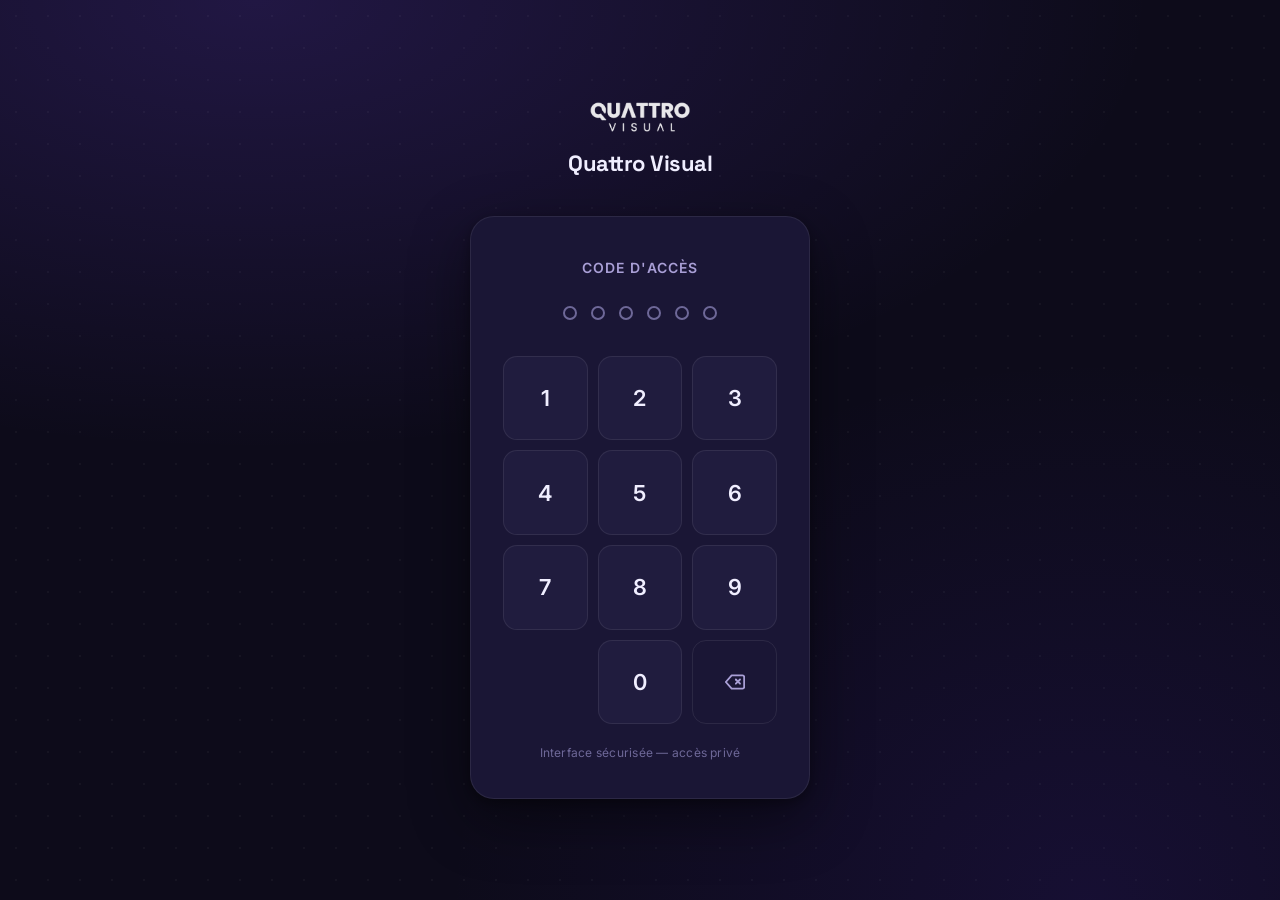
==== admin.html @ 16266924 "Add dedicated admin page with PIN login + update index with conversion improvements - Create admin.h" ====
<!DOCTYPE html>
<html lang="fr">
<head>
<meta charset="UTF-8">
<meta name="viewport" content="width=device-width, initial-scale=1.0, maximum-scale=1.0, user-scalable=no">
<title>Quattro Visual — Admin</title>
<meta name="robots" content="noindex, nofollow">
<link rel="preconnect" href="https://fonts.googleapis.com">
<link rel="preconnect" href="https://fonts.gstatic.com" crossorigin>
<link rel="stylesheet" href="https://fonts.googleapis.com/css2?family=Inter:wght@400;500;600;700;800;900&family=Space+Grotesk:wght@500;700&display=swap">
<style>
:root {
  --bg: #0d0b1a;
  --bg-2: #13102b;
  --bg-card: #1a1635;
  --bg-card-2: #201c3e;
  --border: rgba(255,255,255,0.08);
  --border-strong: rgba(160,107,255,0.25);
  --ink: #f0eeff;
  --ink-2: #a99fd6;
  --ink-3: #6e6898;
  --accent: #7c4dff;
  --accent-2: #b07aff;
  --accent-dark: #5c2ee0;
  --accent-soft: rgba(124,77,255,0.12);
  --green: #22d77c;
  --green-soft: rgba(34,215,124,0.14);
  --red: #ff4f6a;
  --red-soft: rgba(255,79,106,0.12);
  --gold: #f5c842;
  --gold-soft: rgba(245,200,66,0.12);
  --shadow-card: 0 20px 60px rgba(0,0,0,0.45), 0 4px 12px rgba(0,0,0,0.3);
  --shadow-glow: 0 0 60px rgba(124,77,255,0.25);
  --radius: 16px;
  --radius-lg: 24px;
}

* { box-sizing: border-box; margin: 0; padding: 0; }
html { -webkit-text-size-adjust: 100%; }
body {
  background: var(--bg);
  color: var(--ink);
  font-family: 'Inter', system-ui, sans-serif;
  font-size: 16px;
  line-height: 1.5;
  -webkit-font-smoothing: antialiased;
  min-height: 100dvh;
  overflow-x: hidden;
  position: relative;
}

/* ===== BACKGROUND ===== */
.admin-bg {
  position: fixed; inset: 0; z-index: 0; pointer-events: none;
  background:
    radial-gradient(ellipse 70% 50% at 20% 0%, rgba(124,77,255,0.18), transparent),
    radial-gradient(ellipse 50% 60% at 85% 100%, rgba(80,40,200,0.14), transparent),
    var(--bg);
}
.admin-bg::after {
  content: "";
  position: absolute; inset: 0;
  background-image: radial-gradient(rgba(255,255,255,0.035) 1px, transparent 1px);
  background-size: 32px 32px;
}

/* ===== SCREENS ===== */
.screen {
  position: relative; z-index: 1;
  min-height: 100dvh;
  display: flex; flex-direction: column; align-items: center; justify-content: center;
  padding: 32px 20px;
  transition: opacity 0.4s cubic-bezier(.22,1,.36,1), transform 0.4s cubic-bezier(.22,1,.36,1);
}
.screen.hidden {
  opacity: 0; pointer-events: none;
  position: fixed; top: 0; left: 0; right: 0; bottom: 0;
  transform: scale(0.96);
}
.screen.exit-up {
  opacity: 0; transform: translateY(-40px) scale(0.97);
}

/* ===== PIN SCREEN ===== */
.pin-logo {
  margin-bottom: 36px; text-align: center;
}
.pin-logo img {
  height: 32px; filter: brightness(0) invert(1); opacity: 0.9;
}
.pin-logo-text {
  font-family: 'Space Grotesk', sans-serif;
  font-size: 22px; font-weight: 700; letter-spacing: -0.5px;
  color: var(--ink); margin-top: 8px;
}

.pin-card {
  background: var(--bg-card);
  border: 1px solid var(--border);
  border-radius: var(--radius-lg);
  padding: 40px 32px 36px;
  width: 100%; max-width: 340px;
  box-shadow: var(--shadow-card);
  text-align: center;
}

.pin-title {
  font-size: 14px; font-weight: 600; letter-spacing: 0.08em;
  text-transform: uppercase; color: var(--ink-2);
  margin-bottom: 28px;
}

/* Dot indicators */
.pin-dots {
  display: flex; gap: 14px; justify-content: center;
  margin-bottom: 36px;
}
.pin-dot {
  width: 14px; height: 14px;
  border-radius: 50%;
  border: 2px solid var(--ink-3);
  background: transparent;
  transition: transform 0.4s cubic-bezier(.34,1.56,.64,1), background 0.25s, border-color 0.25s, box-shadow 0.25s;
}
.pin-dot.filled {
  background: var(--accent-2);
  border-color: var(--accent-2);
  box-shadow: 0 0 12px rgba(176,122,255,0.6);
  transform: scale(1.2);
}
.pin-dot.error {
  background: var(--red);
  border-color: var(--red);
  box-shadow: 0 0 12px rgba(255,79,106,0.6);
}
.pin-dot.success {
  background: var(--green);
  border-color: var(--green);
  box-shadow: 0 0 16px rgba(34,215,124,0.7);
  transform: scale(1.3);
}

/* Shake animation */
@keyframes pinShake {
  0%,100% { transform: translateX(0); }
  15% { transform: translateX(-10px); }
  30% { transform: translateX(9px); }
  45% { transform: translateX(-7px); }
  60% { transform: translateX(6px); }
  75% { transform: translateX(-4px); }
  88% { transform: translateX(3px); }
}
.pin-dots.shake { animation: pinShake 0.55s cubic-bezier(.22,1,.36,1); }

/* Success pulse */
@keyframes successPulse {
  0% { transform: scale(1); }
  50% { transform: scale(1.08); }
  100% { transform: scale(1); }
}
.pin-card.success { animation: successPulse 0.4s ease-out; }

/* Numpad */
.numpad {
  display: grid;
  grid-template-columns: repeat(3, 1fr);
  gap: 10px;
}
.numpad-key {
  aspect-ratio: 1;
  border: 1px solid var(--border);
  border-radius: 14px;
  background: var(--bg-card-2);
  color: var(--ink);
  font-family: 'Inter', sans-serif;
  font-size: 22px;
  font-weight: 600;
  cursor: pointer;
  transition: background 0.12s, transform 0.1s cubic-bezier(.34,1.56,.64,1), box-shadow 0.12s, border-color 0.15s;
  user-select: none;
  -webkit-tap-highlight-color: transparent;
  display: flex; align-items: center; justify-content: center;
  position: relative; overflow: hidden;
}
.numpad-key:hover {
  background: rgba(124,77,255,0.1);
  border-color: var(--border-strong);
}
.numpad-key:active {
  transform: scale(0.91);
  background: rgba(124,77,255,0.22);
  border-color: var(--accent);
}
.numpad-key.empty { opacity: 0; pointer-events: none; }
.numpad-key.del {
  font-size: 18px; color: var(--ink-2);
  background: transparent;
}
.numpad-key.del:hover { background: var(--red-soft); border-color: var(--red); color: var(--red); }

/* Ripple */
.numpad-key .ripple {
  position: absolute; border-radius: 50%;
  transform: scale(0); background: rgba(124,77,255,0.35);
  animation: rippleAnim 0.5s ease-out forwards;
}
@keyframes rippleAnim {
  to { transform: scale(4); opacity: 0; }
}

.pin-hint {
  margin-top: 20px; font-size: 12px; color: var(--ink-3);
  text-align: center; letter-spacing: 0.02em;
}

/* ===== DASHBOARD SCREEN ===== */
#screen-dashboard {
  justify-content: flex-start;
  padding-top: 0;
}

.dash-header {
  width: 100%; background: rgba(13,11,26,0.85);
  backdrop-filter: blur(20px);
  border-bottom: 1px solid var(--border);
  padding: 16px 28px;
  display: flex; align-items: center; justify-content: space-between;
  position: sticky; top: 0; z-index: 10;
}
.dash-logo {
  display: flex; align-items: center; gap: 10px;
}
.dash-logo img { height: 26px; filter: brightness(0) invert(1); opacity: 0.85; }
.dash-logo-label {
  font-family: 'Space Grotesk', sans-serif;
  font-size: 16px; font-weight: 700; color: var(--ink-2);
}
.dash-logo-badge {
  font-size: 10px; font-weight: 700; letter-spacing: 0.1em;
  text-transform: uppercase;
  background: var(--accent-soft);
  color: var(--accent-2);
  border: 1px solid var(--border-strong);
  border-radius: 6px; padding: 2px 7px;
  margin-left: 4px;
}
.dash-header-actions {
  display: flex; gap: 8px; align-items: center;
}
.dash-btn {
  border: 1px solid var(--border);
  background: transparent;
  color: var(--ink-2);
  font-size: 12px; font-weight: 600;
  padding: 7px 14px; border-radius: 10px;
  cursor: pointer;
  transition: background 0.15s, border-color 0.15s, color 0.15s;
  white-space: nowrap;
}
.dash-btn:hover { background: var(--accent-soft); border-color: var(--border-strong); color: var(--accent-2); }
.dash-btn.danger:hover { background: var(--red-soft); border-color: var(--red); color: var(--red); }
.dash-btn.logout { color: var(--ink-3); }

.dash-body {
  width: 100%; max-width: 1100px;
  margin: 0 auto;
  padding: 36px 24px 60px;
}

/* Stat grid */
.stat-grid {
  display: grid;
  grid-template-columns: repeat(3, 1fr);
  gap: 16px;
  margin-bottom: 36px;
}
@media (max-width: 680px) {
  .stat-grid { grid-template-columns: 1fr; }
  .dash-header { padding: 14px 16px; }
  .dash-body { padding: 24px 16px 60px; }
  .dash-btn span { display: none; }
}

.stat-card {
  background: var(--bg-card);
  border: 1px solid var(--border);
  border-radius: var(--radius);
  padding: 24px 22px 22px;
  position: relative; overflow: hidden;
  transition: transform 0.3s cubic-bezier(.22,1,.36,1), box-shadow 0.3s;
}
.stat-card::before {
  content: "";
  position: absolute; inset: 0;
  background: linear-gradient(135deg, rgba(255,255,255,0.04) 0%, transparent 60%);
  pointer-events: none;
}
.stat-card::after {
  content: "";
  position: absolute; top: 0; left: 0; right: 0; height: 2px;
  border-radius: 2px 2px 0 0;
  background: var(--card-accent, linear-gradient(90deg, var(--accent), var(--accent-2)));
}
.stat-card:hover {
  transform: translateY(-3px);
  box-shadow: 0 20px 50px rgba(0,0,0,0.4), var(--shadow-glow);
}
.stat-card .stat-icon {
  font-size: 28px; margin-bottom: 14px;
  display: inline-flex; align-items: center; justify-content: center;
  width: 52px; height: 52px;
  border-radius: 14px;
  background: var(--icon-bg, var(--accent-soft));
}
.stat-card .stat-label {
  font-size: 11px; font-weight: 700; letter-spacing: 0.1em;
  text-transform: uppercase; color: var(--ink-3); margin-bottom: 6px;
}
.stat-card .stat-value {
  font-family: 'Space Grotesk', sans-serif;
  font-size: 36px; font-weight: 700; letter-spacing: -1px;
  color: var(--ink); line-height: 1;
}
.stat-card .stat-sub {
  font-size: 12px; color: var(--ink-3); margin-top: 6px;
}

/* Places restantes control */
.places-control {
  display: flex; align-items: center; gap: 10px; margin-top: 12px;
}
.places-input {
  width: 70px;
  background: var(--bg-card-2);
  border: 1px solid var(--border);
  border-radius: 10px;
  color: var(--ink);
  font-size: 20px; font-weight: 700; text-align: center;
  padding: 6px 8px;
  outline: none; cursor: text;
}
.places-input:focus { border-color: var(--accent); }
.places-btn {
  width: 34px; height: 34px;
  border-radius: 10px; border: 1px solid var(--border);
  background: var(--bg-card-2); color: var(--ink);
  font-size: 20px; line-height: 1; cursor: pointer;
  display: flex; align-items: center; justify-content: center;
  transition: background 0.15s, border-color 0.15s;
}
.places-btn:hover { background: var(--accent-soft); border-color: var(--border-strong); }
.places-save {
  font-size: 11px; font-weight: 700; padding: 6px 12px;
  background: var(--accent); color: #fff;
  border: none; border-radius: 8px; cursor: pointer;
  transition: background 0.15s;
  margin-left: 4px;
}
.places-save:hover { background: var(--accent-dark); }

/* Lead section */
.leads-section-head {
  display: flex; align-items: center; justify-content: space-between;
  margin-bottom: 16px; flex-wrap: wrap; gap: 10px;
}
.leads-title {
  font-family: 'Space Grotesk', sans-serif;
  font-size: 20px; font-weight: 700;
}
.leads-actions { display: flex; gap: 8px; }
.leads-count-badge {
  display: inline-flex; align-items: center; gap: 6px;
  font-size: 12px; font-weight: 700;
  background: var(--accent-soft); color: var(--accent-2);
  border: 1px solid var(--border-strong);
  border-radius: 100px; padding: 3px 10px;
  margin-left: 10px; vertical-align: middle;
}

/* Lead cards */
.leads-list { display: flex; flex-direction: column; gap: 10px; }
.lead-card {
  background: var(--bg-card);
  border: 1px solid var(--border);
  border-radius: var(--radius);
  padding: 16px 20px;
  display: flex; align-items: center; gap: 16px;
  transition: border-color 0.2s, background 0.2s;
  position: relative; overflow: hidden;
}
.lead-card::before {
  content: "";
  position: absolute; left: 0; top: 0; bottom: 0; width: 3px;
  background: linear-gradient(180deg, var(--accent), var(--accent-2));
  border-radius: 3px;
}
.lead-card:hover { border-color: var(--border-strong); background: var(--bg-card-2); }
.lead-num {
  font-size: 11px; font-weight: 700; color: var(--ink-3);
  min-width: 24px; text-align: right;
}
.lead-avatar {
  width: 38px; height: 38px; border-radius: 12px; flex-shrink: 0;
  background: linear-gradient(135deg, var(--accent-dark), var(--accent-2));
  display: flex; align-items: center; justify-content: center;
  font-weight: 800; font-size: 14px; color: #fff;
}
.lead-info { flex: 1; min-width: 0; }
.lead-name { font-weight: 700; font-size: 15px; }
.lead-phone { font-size: 12px; color: var(--ink-2); margin-top: 1px; }
.lead-metier {
  font-size: 11px; font-weight: 600;
  background: var(--bg-card-2); color: var(--ink-2);
  border: 1px solid var(--border);
  border-radius: 8px; padding: 3px 9px;
  white-space: nowrap;
}
.lead-date { font-size: 11px; color: var(--ink-3); white-space: nowrap; }
.lead-revenue {
  font-weight: 800; font-size: 15px; color: var(--green);
  background: var(--green-soft); border-radius: 10px;
  padding: 4px 11px; white-space: nowrap; flex-shrink: 0;
}

.leads-empty-state {
  text-align: center; padding: 60px 20px;
  color: var(--ink-3);
}
.leads-empty-icon {
  font-size: 48px; margin-bottom: 16px; opacity: 0.4;
}
.leads-empty-txt { font-size: 15px; }

/* Section divider */
.section-divider {
  height: 1px; background: var(--border);
  margin: 32px 0;
}

/* Scrollbar */
::-webkit-scrollbar { width: 6px; }
::-webkit-scrollbar-track { background: transparent; }
::-webkit-scrollbar-thumb { background: rgba(255,255,255,0.1); border-radius: 3px; }

/* Toast */
.toast {
  position: fixed; bottom: 32px; left: 50%; transform: translateX(-50%) translateY(20px);
  background: var(--bg-card-2); border: 1px solid var(--border);
  color: var(--ink); font-size: 13px; font-weight: 600;
  padding: 10px 20px; border-radius: 100px;
  box-shadow: var(--shadow-card);
  opacity: 0; z-index: 1000;
  transition: opacity 0.3s, transform 0.3s cubic-bezier(.34,1.56,.64,1);
  white-space: nowrap; pointer-events: none;
}
.toast.show { opacity: 1; transform: translateX(-50%) translateY(0); }
.toast.green { border-color: var(--green); color: var(--green); }

/* Transition overlay */
.success-overlay {
  position: fixed; inset: 0; z-index: 50;
  background: var(--green);
  opacity: 0; pointer-events: none;
  transition: opacity 0.4s;
}
.success-overlay.flash { opacity: 0.18; }
</style>
</head>
<body>
<div class="admin-bg"></div>

<!-- PIN SCREEN -->
<div class="screen" id="screen-pin">
  <div class="pin-logo">
    <img src="assets/logo-v2-bold.png" alt="Quattro Visual" onerror="this.style.display='none'">
    <div class="pin-logo-text">Quattro Visual</div>
  </div>

  <div class="pin-card" id="pin-card">
    <div class="pin-title">Code d'accès</div>

    <div class="pin-dots" id="pin-dots">
      <div class="pin-dot" id="dot-0"></div>
      <div class="pin-dot" id="dot-1"></div>
      <div class="pin-dot" id="dot-2"></div>
      <div class="pin-dot" id="dot-3"></div>
      <div class="pin-dot" id="dot-4"></div>
      <div class="pin-dot" id="dot-5"></div>
    </div>

    <div class="numpad" id="numpad">
      <button class="numpad-key" data-digit="1">1</button>
      <button class="numpad-key" data-digit="2">2</button>
      <button class="numpad-key" data-digit="3">3</button>
      <button class="numpad-key" data-digit="4">4</button>
      <button class="numpad-key" data-digit="5">5</button>
      <button class="numpad-key" data-digit="6">6</button>
      <button class="numpad-key" data-digit="7">7</button>
      <button class="numpad-key" data-digit="8">8</button>
      <button class="numpad-key" data-digit="9">9</button>
      <button class="numpad-key empty"></button>
      <button class="numpad-key" data-digit="0">0</button>
      <button class="numpad-key del" id="btn-del">
        <svg width="20" height="20" viewBox="0 0 24 24" fill="none" stroke="currentColor" stroke-width="2.2" stroke-linecap="round" stroke-linejoin="round"><path d="M21 4H8l-7 8 7 8h13a2 2 0 0 0 2-2V6a2 2 0 0 0-2-2z"/><line x1="18" y1="9" x2="13" y2="14"/><line x1="13" y1="9" x2="18" y2="14"/></svg>
      </button>
    </div>

    <div class="pin-hint">Interface sécurisée — accès privé</div>
  </div>
</div>

<!-- DASHBOARD SCREEN -->
<div class="screen hidden" id="screen-dashboard">
  <div class="dash-header">
    <div class="dash-logo">
      <img src="assets/logo-v2-bold.png" alt="" onerror="this.style.display='none'">
      <span class="dash-logo-label">Quattro Visual</span>
      <span class="dash-logo-badge">Admin</span>
    </div>
    <div class="dash-header-actions">
      <button class="dash-btn" id="btn-export"><span>Exporter </span>CSV</button>
      <button class="dash-btn danger" id="btn-clear"><span>Vider </span>leads</button>
      <button class="dash-btn logout" id="btn-logout">Déconnexion</button>
    </div>
  </div>

  <div class="dash-body">

    <!-- Stat cards -->
    <div class="stat-grid">

      <!-- Leads -->
      <div class="stat-card" style="--card-accent: linear-gradient(90deg, #7c4dff, #b07aff); --icon-bg: rgba(124,77,255,0.14);">
        <div class="stat-icon">📥</div>
        <div class="stat-label">Clients potentiels</div>
        <div class="stat-value" id="stat-leads">0</div>
        <div class="stat-sub">formulaires reçus</div>
      </div>

      <!-- Revenus potentiels -->
      <div class="stat-card" style="--card-accent: linear-gradient(90deg, #22d77c, #4dffa3); --icon-bg: rgba(34,215,124,0.12);">
        <div class="stat-icon">💸</div>
        <div class="stat-label">Revenus potentiels</div>
        <div class="stat-value" id="stat-revenue">0€</div>
        <div class="stat-sub">si tous signent à 490€</div>
      </div>

      <!-- Places restantes -->
      <div class="stat-card" style="--card-accent: linear-gradient(90deg, #f5c842, #ffdf6e); --icon-bg: rgba(245,200,66,0.12);">
        <div class="stat-icon">🔥</div>
        <div class="stat-label">Places restantes</div>
        <div class="stat-value" id="stat-places-display">—</div>
        <div class="stat-sub" style="margin-bottom:4px;">affiché sur le site</div>
        <div class="places-control">
          <button class="places-btn" id="places-minus">−</button>
          <input class="places-input" type="number" id="places-input" min="0" max="99" value="3">
          <button class="places-btn" id="places-plus">+</button>
          <button class="places-save" id="places-save-btn">Sauvegarder</button>
        </div>
      </div>

    </div>

    <div class="section-divider"></div>

    <!-- Leads section -->
    <div class="leads-section-head">
      <div>
        <span class="leads-title">Leads reçus</span>
        <span class="leads-count-badge" id="leads-badge">0</span>
      </div>
      <div class="leads-actions">
        <button class="dash-btn" id="btn-refresh">↻ Actualiser</button>
      </div>
    </div>

    <div id="leads-container">
      <div class="leads-empty-state">
        <div class="leads-empty-icon">📭</div>
        <div class="leads-empty-txt">Aucun formulaire reçu pour l'instant.</div>
      </div>
    </div>

  </div>
</div>

<!-- Success flash overlay -->
<div class="success-overlay" id="success-overlay"></div>
<!-- Toast -->
<div class="toast" id="toast"></div>

<script>
// ===== PIN LOGIC =====
const CORRECT_PIN = '312110';
let pinBuffer = '';
let pinLocked = false;

const dots = Array.from({ length: 6 }, (_, i) => document.getElementById('dot-' + i));
const pinDotsEl = document.getElementById('pin-dots');
const pinCard = document.getElementById('pin-card');

function updateDots() {
  dots.forEach((d, i) => {
    d.classList.toggle('filled', i < pinBuffer.length);
  });
}

function addRipple(btn, e) {
  const rect = btn.getBoundingClientRect();
  const x = (e.clientX || rect.left + rect.width / 2) - rect.left;
  const y = (e.clientY || rect.top + rect.height / 2) - rect.top;
  const span = document.createElement('span');
  span.className = 'ripple';
  const size = Math.max(rect.width, rect.height);
  span.style.cssText = `width:${size}px;height:${size}px;left:${x - size/2}px;top:${y - size/2}px`;
  btn.appendChild(span);
  setTimeout(() => span.remove(), 600);
}

function pressDigit(d, btn, e) {
  if (pinLocked || pinBuffer.length >= 6) return;
  if (btn && e) addRipple(btn, e);
  pinBuffer += d;
  updateDots();
  if (pinBuffer.length === 6) {
    setTimeout(checkPin, 120);
  }
}

function pressDelete() {
  if (pinLocked) return;
  if (pinBuffer.length > 0) {
    pinBuffer = pinBuffer.slice(0, -1);
    updateDots();
  }
}

function checkPin() {
  pinLocked = true;
  if (pinBuffer === CORRECT_PIN) {
    // Success: fill all dots green
    dots.forEach(d => { d.classList.remove('filled'); d.classList.add('success'); });
    pinCard.classList.add('success');
    const overlay = document.getElementById('success-overlay');
    overlay.classList.add('flash');
    setTimeout(() => {
      overlay.classList.remove('flash');
      showDashboard();
    }, 650);
  } else {
    // Error: fill all dots red + shake
    dots.forEach(d => { d.classList.remove('filled'); d.classList.add('error'); });
    pinDotsEl.classList.add('shake');
    setTimeout(() => {
      pinDotsEl.classList.remove('shake');
      dots.forEach(d => d.classList.remove('error'));
      pinBuffer = '';
      pinLocked = false;
      updateDots();
    }, 600);
  }
}

// Numpad buttons
document.querySelectorAll('.numpad-key[data-digit]').forEach(btn => {
  btn.addEventListener('click', (e) => pressDigit(btn.dataset.digit, btn, e));
  // Touch support
  btn.addEventListener('touchstart', (e) => {
    e.preventDefault();
    pressDigit(btn.dataset.digit, btn, e.touches[0]);
  }, { passive: false });
});

document.getElementById('btn-del').addEventListener('click', pressDelete);
document.getElementById('btn-del').addEventListener('touchstart', (e) => {
  e.preventDefault(); pressDelete();
}, { passive: false });

// Keyboard support (fallback)
window.addEventListener('keydown', (e) => {
  if (document.getElementById('screen-pin').classList.contains('hidden')) return;
  if (e.key >= '0' && e.key <= '9') pressDigit(e.key);
  else if (e.key === 'Backspace' || e.key === 'Delete') pressDelete();
});

// ===== SCREEN TRANSITIONS =====
function showDashboard() {
  const pinScreen = document.getElementById('screen-pin');
  const dashScreen = document.getElementById('screen-dashboard');

  pinScreen.classList.add('exit-up');
  setTimeout(() => {
    pinScreen.classList.add('hidden');
    pinScreen.classList.remove('exit-up');
    dashScreen.classList.remove('hidden');
    loadDashboard();
  }, 350);
}

function logout() {
  pinBuffer = '';
  pinLocked = false;
  updateDots();
  dots.forEach(d => { d.classList.remove('filled', 'success', 'error'); });

  const pinScreen = document.getElementById('screen-pin');
  const dashScreen = document.getElementById('screen-dashboard');
  dashScreen.classList.add('hidden');
  pinScreen.classList.remove('hidden');
}

document.getElementById('btn-logout').addEventListener('click', logout);

// ===== DASHBOARD LOGIC =====
const PRICE_PER_LEAD = 490;

function loadDashboard() {
  const leads = JSON.parse(localStorage.getItem('qv_leads') || '[]');
  const places = parseInt(localStorage.getItem('qv_places') || '3');

  // Stats
  document.getElementById('stat-leads').textContent = leads.length;
  document.getElementById('stat-revenue').textContent = (leads.length * PRICE_PER_LEAD).toLocaleString('fr-FR') + '€';
  document.getElementById('stat-places-display').textContent = places;
  document.getElementById('places-input').value = places;
  document.getElementById('leads-badge').textContent = leads.length;

  // Leads list
  const container = document.getElementById('leads-container');
  if (leads.length === 0) {
    container.innerHTML = `
      <div class="leads-empty-state">
        <div class="leads-empty-icon">📭</div>
        <div class="leads-empty-txt">Aucun formulaire reçu pour l'instant.<br>Les leads apparaissent ici en temps réel.</div>
      </div>`;
    return;
  }

  const list = document.createElement('div');
  list.className = 'leads-list';

  leads.forEach((lead, i) => {
    const initials = lead.prenom ? lead.prenom.charAt(0).toUpperCase() : '?';
    const card = document.createElement('div');
    card.className = 'lead-card';
    card.innerHTML = `
      <div class="lead-num">#${leads.length - i}</div>
      <div class="lead-avatar">${initials}</div>
      <div class="lead-info">
        <div class="lead-name">${lead.prenom}</div>
        <div class="lead-phone">${lead.telephone}</div>
      </div>
      <span class="lead-metier">${lead.metier}</span>
      <span class="lead-date">${lead.date}</span>
      <span class="lead-revenue">+${PRICE_PER_LEAD}€</span>
    `;
    list.appendChild(card);
  });

  container.innerHTML = '';
  container.appendChild(list);
}

// Places restantes controls
const placesInput = document.getElementById('places-input');

document.getElementById('places-minus').addEventListener('click', () => {
  const v = Math.max(0, parseInt(placesInput.value || 0) - 1);
  placesInput.value = v;
});
document.getElementById('places-plus').addEventListener('click', () => {
  const v = Math.min(99, parseInt(placesInput.value || 0) + 1);
  placesInput.value = v;
});
document.getElementById('places-save-btn').addEventListener('click', () => {
  const v = parseInt(placesInput.value);
  if (isNaN(v) || v < 0) return;
  localStorage.setItem('qv_places', v);
  document.getElementById('stat-places-display').textContent = v;
  showToast('Places restantes sauvegardées ✓', true);
});

// Refresh
document.getElementById('btn-refresh').addEventListener('click', loadDashboard);

// Export CSV
document.getElementById('btn-export').addEventListener('click', () => {
  const leads = JSON.parse(localStorage.getItem('qv_leads') || '[]');
  if (!leads.length) { showToast('Aucun lead à exporter'); return; }
  const rows = [
    ['#', 'Prénom', 'Téléphone', 'Métier', 'Date', 'Valeur'],
    ...leads.map((l, i) => [leads.length - i, l.prenom, l.telephone, l.metier, l.date, PRICE_PER_LEAD + '€'])
  ];
  const csv = rows.map(r => r.map(v => `"${v}"`).join(',')).join('\n');
  const a = document.createElement('a');
  a.href = 'data:text/csv;charset=utf-8,\uFEFF' + encodeURIComponent(csv);
  a.download = `leads-quattrovisual-${new Date().toISOString().slice(0,10)}.csv`;
  a.click();
  showToast('Export téléchargé ✓', true);
});

// Clear leads
document.getElementById('btn-clear').addEventListener('click', () => {
  if (!confirm('Supprimer tous les leads ? Cette action est irréversible.')) return;
  localStorage.removeItem('qv_leads');
  loadDashboard();
  showToast('Leads supprimés');
});

// Toast
function showToast(msg, green = false) {
  const t = document.getElementById('toast');
  t.textContent = msg;
  t.className = 'toast' + (green ? ' green' : '') + ' show';
  clearTimeout(t._timer);
  t._timer = setTimeout(() => { t.classList.remove('show'); }, 2800);
}
</script>
</body>
</html>
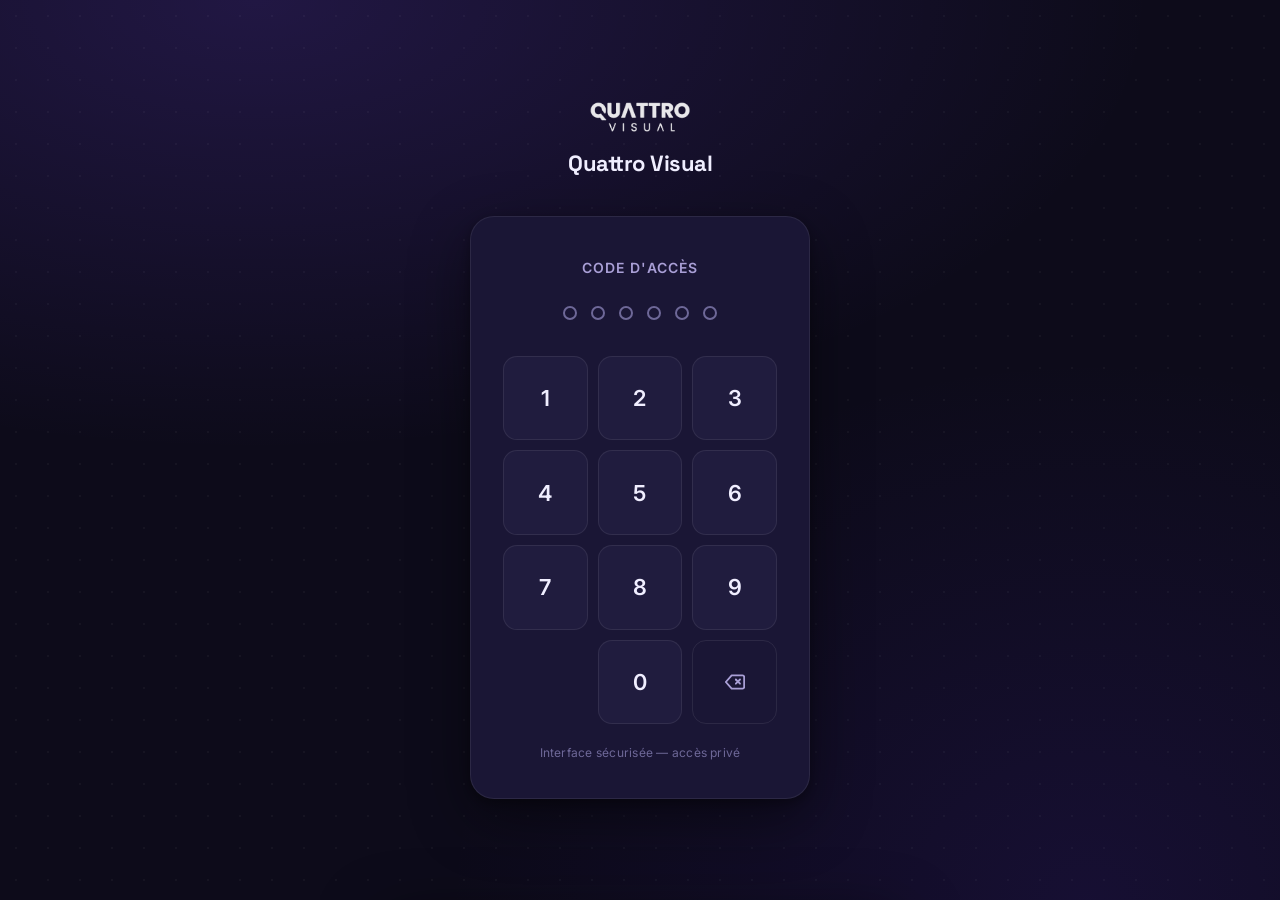
==== commit c0475a62: "3D icons + scroll animations, portfolio mobile fix, admin mobile + lead drawer index.html: - 3D icon" ====
--- a/admin.html
+++ b/admin.html
@@ -275,10 +275,21 @@
   margin-bottom: 36px;
 }
 @media (max-width: 680px) {
-  .stat-grid { grid-template-columns: 1fr; }
+  .stat-grid { grid-template-columns: repeat(2, 1fr); }
+  .stat-grid .stat-card:last-child { grid-column: 1 / -1; }
+  .stat-card { padding: 16px 14px 14px; }
+  .stat-card .stat-icon { width: 40px; height: 40px; font-size: 22px; margin-bottom: 10px; }
+  .stat-card .stat-value { font-size: 28px; }
+  .stat-card .stat-sub { font-size: 11px; }
+  .places-control { flex-wrap: wrap; gap: 8px; }
+  .places-save { flex: 1; text-align: center; }
   .dash-header { padding: 14px 16px; }
-  .dash-body { padding: 24px 16px 60px; }
+  .dash-body { padding: 20px 14px 60px; }
   .dash-btn span { display: none; }
+  .lead-card { padding: 12px 14px; gap: 10px; }
+  .lead-date { display: none; }
+  .lead-metier { display: none; }
+  .lead-num { display: none; }
 }
 
 .stat-card {
@@ -394,6 +405,7 @@
   background: linear-gradient(180deg, var(--accent), var(--accent-2));
   border-radius: 3px;
 }
+.lead-card { cursor: pointer; }
 .lead-card:hover { border-color: var(--border-strong); background: var(--bg-card-2); }
 .lead-num {
   font-size: 11px; font-weight: 700; color: var(--ink-3);
@@ -464,6 +476,81 @@
   transition: opacity 0.4s;
 }
 .success-overlay.flash { opacity: 0.18; }
+
+/* ===== LEAD DETAIL DRAWER ===== */
+.drawer-overlay {
+  position: fixed; inset: 0; z-index: 100;
+  background: rgba(0,0,0,0.65);
+  backdrop-filter: blur(6px);
+  opacity: 0; pointer-events: none;
+  transition: opacity 0.3s;
+}
+.drawer-overlay.open { opacity: 1; pointer-events: all; }
+
+.lead-drawer {
+  position: fixed; bottom: 0; left: 0; right: 0; z-index: 101;
+  background: var(--bg-card);
+  border-radius: 24px 24px 0 0;
+  border-top: 1px solid var(--border-strong);
+  padding: 8px 24px 48px;
+  transform: translateY(110%);
+  transition: transform 0.42s cubic-bezier(.22,1,.36,1);
+  max-width: 520px; margin: 0 auto;
+  box-shadow: 0 -20px 60px rgba(0,0,0,0.5);
+}
+.lead-drawer.open { transform: translateY(0); }
+
+.drawer-handle {
+  width: 36px; height: 4px; border-radius: 2px;
+  background: rgba(255,255,255,0.15);
+  margin: 0 auto 20px;
+}
+.drawer-close {
+  position: absolute; top: 20px; right: 20px;
+  width: 32px; height: 32px; border-radius: 50%;
+  background: var(--bg-card-2); border: 1px solid var(--border);
+  color: var(--ink-2); font-size: 16px; cursor: pointer;
+  display: flex; align-items: center; justify-content: center;
+  transition: background 0.15s;
+}
+.drawer-close:hover { background: var(--red-soft); color: var(--red); }
+
+.drawer-avatar-wrap { text-align: center; margin-bottom: 14px; }
+.drawer-avatar {
+  width: 72px; height: 72px; border-radius: 22px;
+  background: linear-gradient(135deg, var(--accent-dark), var(--accent-2));
+  display: inline-flex; align-items: center; justify-content: center;
+  font-weight: 800; font-size: 28px; color: #fff;
+  box-shadow: 0 12px 32px -6px rgba(124,77,255,0.5);
+}
+.drawer-name { text-align: center; font-size: 22px; font-weight: 800; margin-bottom: 6px; }
+.drawer-metier-wrap { text-align: center; margin-bottom: 22px; }
+
+.drawer-phone-row {
+  display: flex; align-items: center; gap: 10px;
+  background: var(--bg-card-2); border: 1px solid var(--border);
+  border-radius: 14px; padding: 14px 16px; margin-bottom: 14px;
+}
+.drawer-phone-num { flex: 1; font-size: 20px; font-weight: 700; letter-spacing: 0.06em; color: var(--ink); }
+.drawer-copy-btn {
+  background: var(--accent); color: #fff; border: none;
+  border-radius: 10px; padding: 10px 16px; font-size: 13px; font-weight: 700;
+  cursor: pointer; transition: background 0.15s, transform 0.1s;
+  white-space: nowrap; flex-shrink: 0;
+}
+.drawer-copy-btn:active { transform: scale(0.94); }
+.drawer-copy-btn.copied { background: var(--green); }
+
+.drawer-info-list { border-radius: 12px; border: 1px solid var(--border); overflow: hidden; }
+.drawer-row {
+  display: flex; align-items: center; justify-content: space-between;
+  padding: 12px 16px; background: var(--bg-card-2);
+  border-bottom: 1px solid var(--border);
+  font-size: 13px; color: var(--ink-2);
+}
+.drawer-row:last-child { border-bottom: none; }
+.drawer-row strong { color: var(--ink); font-weight: 600; text-align: right; }
+.drawer-revenue-val { color: var(--green); font-weight: 800; font-size: 15px; }
 </style>
 </head>
 <body>
@@ -588,6 +675,28 @@
 <div class="success-overlay" id="success-overlay"></div>
 <!-- Toast -->
 <div class="toast" id="toast"></div>
+
+<!-- Lead detail drawer -->
+<div class="drawer-overlay" id="drawer-overlay"></div>
+<div class="lead-drawer" id="lead-drawer">
+  <div class="drawer-handle"></div>
+  <button class="drawer-close" id="drawer-close">✕</button>
+  <div class="drawer-avatar-wrap">
+    <div class="drawer-avatar" id="drawer-avatar"></div>
+  </div>
+  <div class="drawer-name" id="drawer-name"></div>
+  <div class="drawer-metier-wrap">
+    <span class="lead-metier" id="drawer-metier"></span>
+  </div>
+  <div class="drawer-phone-row">
+    <div class="drawer-phone-num" id="drawer-phone"></div>
+    <button class="drawer-copy-btn" id="drawer-copy">📋 Copier</button>
+  </div>
+  <div class="drawer-info-list">
+    <div class="drawer-row"><span>Date</span><strong id="drawer-date"></strong></div>
+    <div class="drawer-row"><span>Valeur client estimée</span><span class="drawer-revenue-val" id="drawer-revenue"></span></div>
+  </div>
+</div>
 
 <script>
 // ===== PIN LOGIC =====
@@ -754,6 +863,7 @@
       <span class="lead-date">${lead.date}</span>
       <span class="lead-revenue">+${PRICE_PER_LEAD}€</span>
     `;
+    card.addEventListener('click', () => openDrawer(lead));
     list.appendChild(card);
   });
 
@@ -807,6 +917,50 @@
   showToast('Leads supprimés');
 });
 
+// ===== LEAD DETAIL DRAWER =====
+function openDrawer(lead) {
+  const initials = (lead.prenom || '?').charAt(0).toUpperCase();
+  document.getElementById('drawer-avatar').textContent = initials;
+  document.getElementById('drawer-name').textContent = lead.prenom;
+  document.getElementById('drawer-metier').textContent = lead.metier;
+  document.getElementById('drawer-phone').textContent = lead.telephone;
+  document.getElementById('drawer-date').textContent = lead.date;
+  document.getElementById('drawer-revenue').textContent = '+' + PRICE_PER_LEAD + '€';
+  const copyBtn = document.getElementById('drawer-copy');
+  copyBtn.classList.remove('copied');
+  copyBtn.textContent = '📋 Copier';
+  document.getElementById('drawer-overlay').classList.add('open');
+  document.getElementById('lead-drawer').classList.add('open');
+  document.body.style.overflow = 'hidden';
+}
+
+function closeDrawer() {
+  document.getElementById('drawer-overlay').classList.remove('open');
+  document.getElementById('lead-drawer').classList.remove('open');
+  document.body.style.overflow = '';
+}
+
+document.getElementById('drawer-close').addEventListener('click', closeDrawer);
+document.getElementById('drawer-overlay').addEventListener('click', closeDrawer);
+
+document.getElementById('drawer-copy').addEventListener('click', () => {
+  const phone = document.getElementById('drawer-phone').textContent;
+  const btn = document.getElementById('drawer-copy');
+  if (navigator.clipboard) {
+    navigator.clipboard.writeText(phone).then(() => {
+      btn.classList.add('copied'); btn.textContent = '✓ Copié !';
+      setTimeout(() => { btn.classList.remove('copied'); btn.textContent = '📋 Copier'; }, 2200);
+    });
+  } else {
+    // Fallback for older browsers
+    const ta = document.createElement('textarea');
+    ta.value = phone; document.body.appendChild(ta); ta.select();
+    document.execCommand('copy'); document.body.removeChild(ta);
+    btn.classList.add('copied'); btn.textContent = '✓ Copié !';
+    setTimeout(() => { btn.classList.remove('copied'); btn.textContent = '📋 Copier'; }, 2200);
+  }
+});
+
 // Toast
 function showToast(msg, green = false) {
   const t = document.getElementById('toast');
